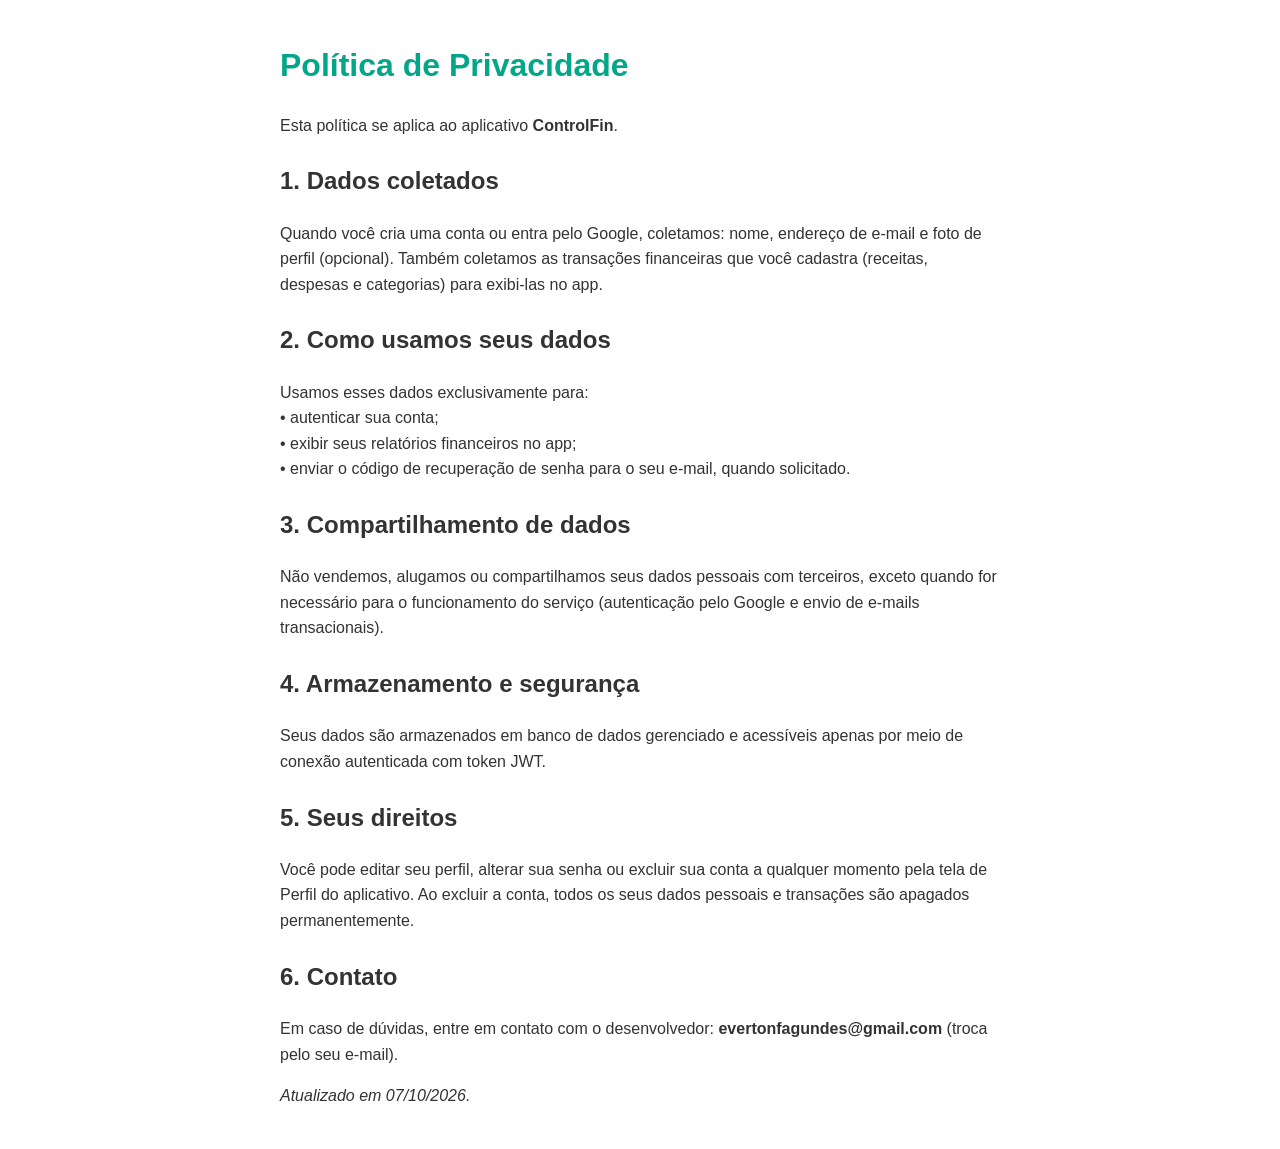
==== privacidade.html @ 414762f9 "Landing do ControlFin - v1.0.5 Migracao do Netlify (creditos de bandwidth estourados) pro GitHub Pag" ====
<!DOCTYPE html>
<html lang="pt-BR">
<head>
  <meta charset="UTF-8">
  <meta name="viewport" content="width=device-width, initial-scale=1.0">
  <title>Política de Privacidade – ControlFin</title>
  <style>
    body { max-width: 720px; margin: 40px auto; padding: 0 20px; font-family: Arial, sans-serif; color: #333; line-height: 1.6; }
    h1 { color: #03A688; }
    h2 { margin-top: 24px; }
  </style>
</head>
<body>
  <h1>Política de Privacidade</h1>
  <p>Esta política se aplica ao aplicativo <strong>ControlFin</strong>.</p>

  <h2>1. Dados coletados</h2>
  <p>Quando você cria uma conta ou entra pelo Google, coletamos: nome, endereço de e-mail e foto de perfil (opcional). Também coletamos as transações financeiras que você cadastra (receitas, despesas e categorias) para exibi-las no app.</p>

  <h2>2. Como usamos seus dados</h2>
  <p>Usamos esses dados exclusivamente para:<br>
  • autenticar sua conta;<br>
  • exibir seus relatórios financeiros no app;<br>
  • enviar o código de recuperação de senha para o seu e-mail, quando solicitado.</p>

  <h2>3. Compartilhamento de dados</h2>
  <p>Não vendemos, alugamos ou compartilhamos seus dados pessoais com terceiros, exceto quando for necessário para o funcionamento do serviço (autenticação pelo Google e envio de e-mails transacionais).</p>

  <h2>4. Armazenamento e segurança</h2>
  <p>Seus dados são armazenados em banco de dados gerenciado e acessíveis apenas por meio de conexão autenticada com token JWT.</p>

  <h2>5. Seus direitos</h2>
  <p>Você pode editar seu perfil, alterar sua senha ou excluir sua conta a qualquer momento pela tela de Perfil do aplicativo. Ao excluir a conta, todos os seus dados pessoais e transações são apagados permanentemente.</p>

  <h2>6. Contato</h2>
  <p>Em caso de dúvidas, entre em contato com o desenvolvedor: <strong>evertonfagundes@gmail.com</strong> (troca pelo seu e-mail).</p>

  <p><em>Atualizado em 07/10/2026.</em></p>
</body>
</html>
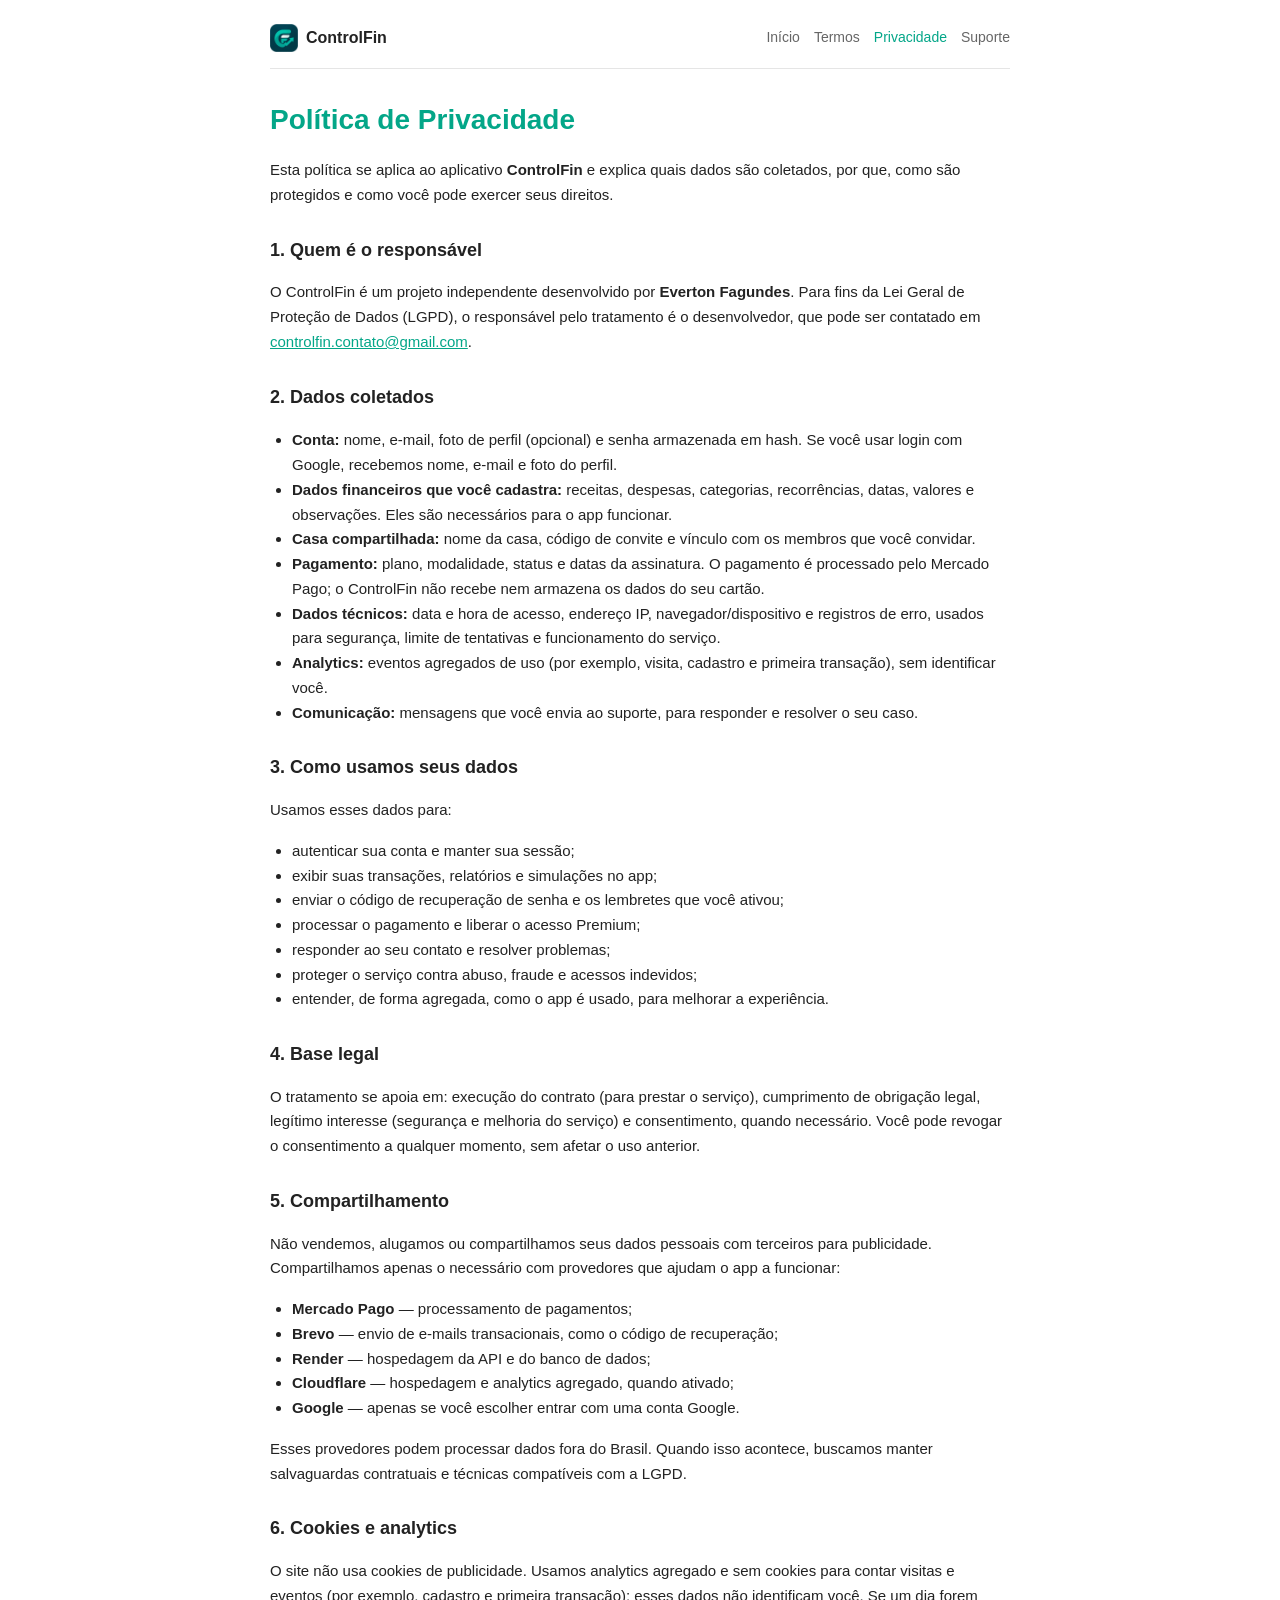
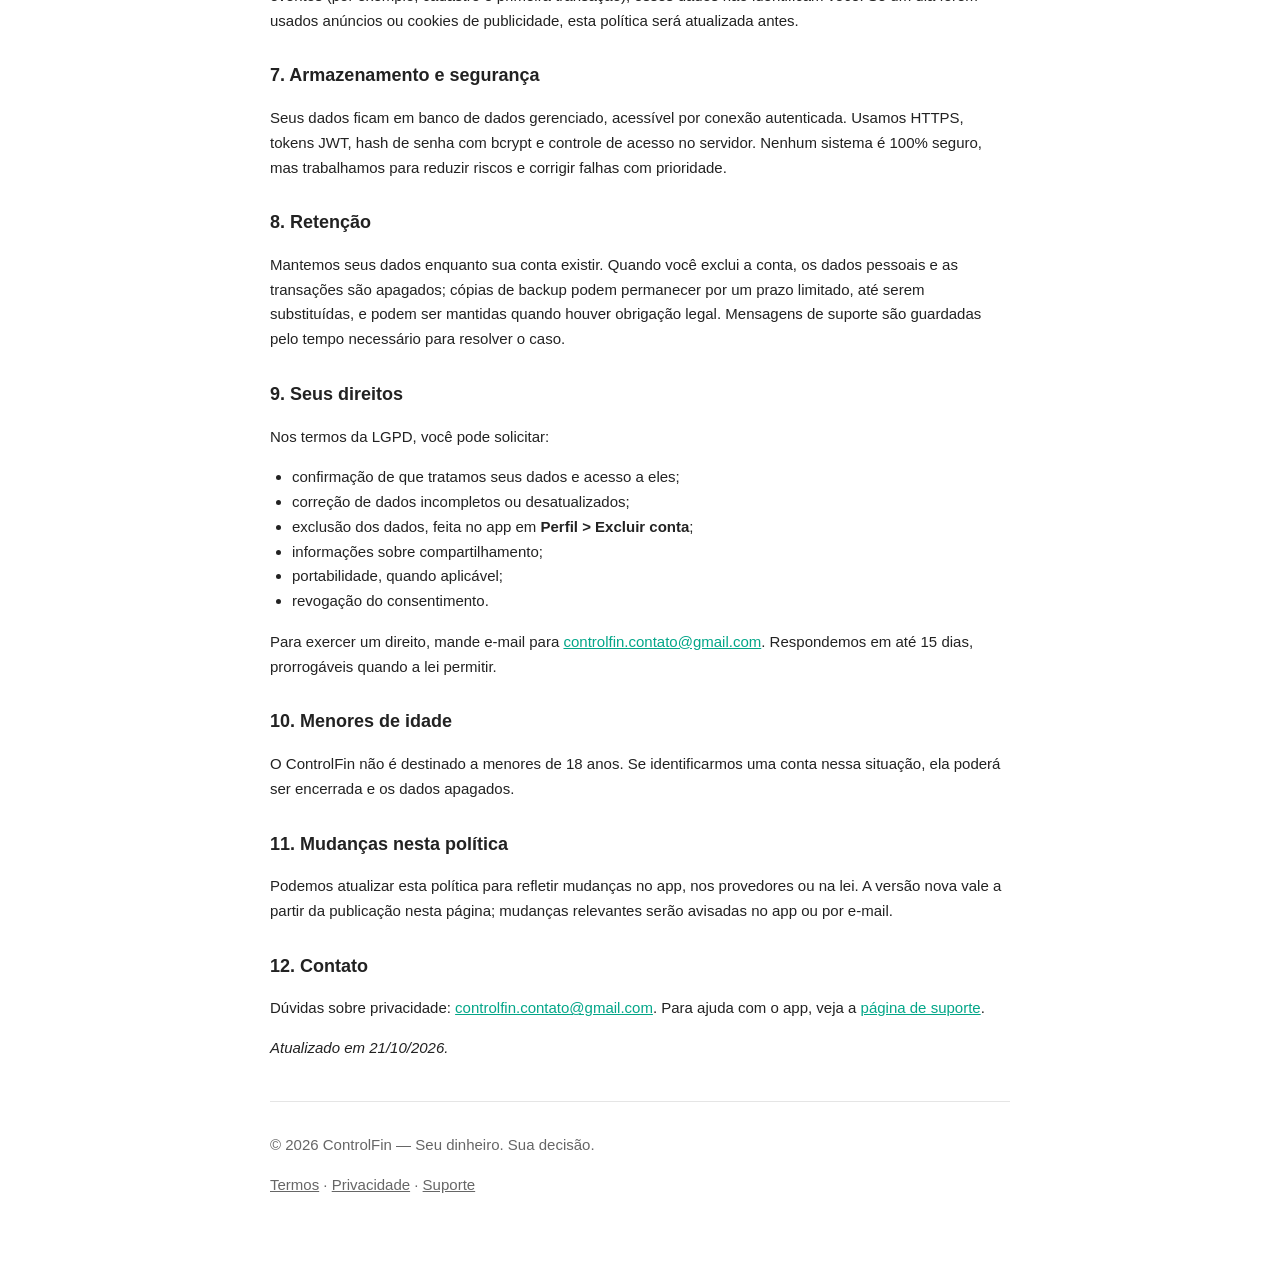
==== commit 1aed8b4b: "Termos, privacidade e suporte: confiança sem depender de domínio Cria termos.html e suporte.html, re" ====
--- a/privacidade.html
+++ b/privacidade.html
@@ -4,37 +4,100 @@
   <meta charset="UTF-8">
   <meta name="viewport" content="width=device-width, initial-scale=1.0">
   <title>Política de Privacidade – ControlFin</title>
-  <style>
-    body { max-width: 720px; margin: 40px auto; padding: 0 20px; font-family: Arial, sans-serif; color: #333; line-height: 1.6; }
-    h1 { color: #03A688; }
-    h2 { margin-top: 24px; }
-  </style>
+  <meta name="description" content="Como o ControlFin coleta, usa, armazena e protege seus dados, e como você pode exercer seus direitos.">
+  <link rel="stylesheet" href="legal.css">
 </head>
 <body>
-  <h1>Política de Privacidade</h1>
-  <p>Esta política se aplica ao aplicativo <strong>ControlFin</strong>.</p>
+  <header class="topo">
+    <a class="marca" href="index.html"><img src="logo.png" alt=""> ControlFin</a>
+    <nav aria-label="Páginas legais">
+      <a href="index.html">Início</a>
+      <a href="termos.html">Termos</a>
+      <a href="privacidade.html" aria-current="page">Privacidade</a>
+      <a href="suporte.html">Suporte</a>
+    </nav>
+  </header>
 
-  <h2>1. Dados coletados</h2>
-  <p>Quando você cria uma conta ou entra pelo Google, coletamos: nome, endereço de e-mail e foto de perfil (opcional). Também coletamos as transações financeiras que você cadastra (receitas, despesas e categorias) para exibi-las no app.</p>
+  <main>
+    <h1>Política de Privacidade</h1>
+    <p>Esta política se aplica ao aplicativo <strong>ControlFin</strong> e explica quais dados são coletados, por que, como são protegidos e como você pode exercer seus direitos.</p>
 
-  <h2>2. Como usamos seus dados</h2>
-  <p>Usamos esses dados exclusivamente para:<br>
-  • autenticar sua conta;<br>
-  • exibir seus relatórios financeiros no app;<br>
-  • enviar o código de recuperação de senha para o seu e-mail, quando solicitado.</p>
+    <h2>1. Quem é o responsável</h2>
+    <p>O ControlFin é um projeto independente desenvolvido por <strong>Everton Fagundes</strong>. Para fins da Lei Geral de Proteção de Dados (LGPD), o responsável pelo tratamento é o desenvolvedor, que pode ser contatado em <a href="mailto:controlfin.contato@gmail.com">controlfin.contato@gmail.com</a>.</p>
 
-  <h2>3. Compartilhamento de dados</h2>
-  <p>Não vendemos, alugamos ou compartilhamos seus dados pessoais com terceiros, exceto quando for necessário para o funcionamento do serviço (autenticação pelo Google e envio de e-mails transacionais).</p>
+    <h2>2. Dados coletados</h2>
+    <ul>
+      <li><strong>Conta:</strong> nome, e-mail, foto de perfil (opcional) e senha armazenada em hash. Se você usar login com Google, recebemos nome, e-mail e foto do perfil.</li>
+      <li><strong>Dados financeiros que você cadastra:</strong> receitas, despesas, categorias, recorrências, datas, valores e observações. Eles são necessários para o app funcionar.</li>
+      <li><strong>Casa compartilhada:</strong> nome da casa, código de convite e vínculo com os membros que você convidar.</li>
+      <li><strong>Pagamento:</strong> plano, modalidade, status e datas da assinatura. O pagamento é processado pelo Mercado Pago; o ControlFin não recebe nem armazena os dados do seu cartão.</li>
+      <li><strong>Dados técnicos:</strong> data e hora de acesso, endereço IP, navegador/dispositivo e registros de erro, usados para segurança, limite de tentativas e funcionamento do serviço.</li>
+      <li><strong>Analytics:</strong> eventos agregados de uso (por exemplo, visita, cadastro e primeira transação), sem identificar você.</li>
+      <li><strong>Comunicação:</strong> mensagens que você envia ao suporte, para responder e resolver o seu caso.</li>
+    </ul>
 
-  <h2>4. Armazenamento e segurança</h2>
-  <p>Seus dados são armazenados em banco de dados gerenciado e acessíveis apenas por meio de conexão autenticada com token JWT.</p>
+    <h2>3. Como usamos seus dados</h2>
+    <p>Usamos esses dados para:</p>
+    <ul>
+      <li>autenticar sua conta e manter sua sessão;</li>
+      <li>exibir suas transações, relatórios e simulações no app;</li>
+      <li>enviar o código de recuperação de senha e os lembretes que você ativou;</li>
+      <li>processar o pagamento e liberar o acesso Premium;</li>
+      <li>responder ao seu contato e resolver problemas;</li>
+      <li>proteger o serviço contra abuso, fraude e acessos indevidos;</li>
+      <li>entender, de forma agregada, como o app é usado, para melhorar a experiência.</li>
+    </ul>
 
-  <h2>5. Seus direitos</h2>
-  <p>Você pode editar seu perfil, alterar sua senha ou excluir sua conta a qualquer momento pela tela de Perfil do aplicativo. Ao excluir a conta, todos os seus dados pessoais e transações são apagados permanentemente.</p>
+    <h2>4. Base legal</h2>
+    <p>O tratamento se apoia em: execução do contrato (para prestar o serviço), cumprimento de obrigação legal, legítimo interesse (segurança e melhoria do serviço) e consentimento, quando necessário. Você pode revogar o consentimento a qualquer momento, sem afetar o uso anterior.</p>
 
-  <h2>6. Contato</h2>
-  <p>Em caso de dúvidas, entre em contato com o desenvolvedor: <strong>evertonfagundes@gmail.com</strong> (troca pelo seu e-mail).</p>
+    <h2>5. Compartilhamento</h2>
+    <p>Não vendemos, alugamos ou compartilhamos seus dados pessoais com terceiros para publicidade. Compartilhamos apenas o necessário com provedores que ajudam o app a funcionar:</p>
+    <ul>
+      <li><strong>Mercado Pago</strong> — processamento de pagamentos;</li>
+      <li><strong>Brevo</strong> — envio de e-mails transacionais, como o código de recuperação;</li>
+      <li><strong>Render</strong> — hospedagem da API e do banco de dados;</li>
+      <li><strong>Cloudflare</strong> — hospedagem e analytics agregado, quando ativado;</li>
+      <li><strong>Google</strong> — apenas se você escolher entrar com uma conta Google.</li>
+    </ul>
+    <p>Esses provedores podem processar dados fora do Brasil. Quando isso acontece, buscamos manter salvaguardas contratuais e técnicas compatíveis com a LGPD.</p>
 
-  <p><em>Atualizado em 07/10/2026.</em></p>
+    <h2>6. Cookies e analytics</h2>
+    <p>O site não usa cookies de publicidade. Usamos analytics agregado e sem cookies para contar visitas e eventos (por exemplo, cadastro e primeira transação); esses dados não identificam você. Se um dia forem usados anúncios ou cookies de publicidade, esta política será atualizada antes.</p>
+
+    <h2>7. Armazenamento e segurança</h2>
+    <p>Seus dados ficam em banco de dados gerenciado, acessível por conexão autenticada. Usamos HTTPS, tokens JWT, hash de senha com bcrypt e controle de acesso no servidor. Nenhum sistema é 100% seguro, mas trabalhamos para reduzir riscos e corrigir falhas com prioridade.</p>
+
+    <h2>8. Retenção</h2>
+    <p>Mantemos seus dados enquanto sua conta existir. Quando você exclui a conta, os dados pessoais e as transações são apagados; cópias de backup podem permanecer por um prazo limitado, até serem substituídas, e podem ser mantidas quando houver obrigação legal. Mensagens de suporte são guardadas pelo tempo necessário para resolver o caso.</p>
+
+    <h2>9. Seus direitos</h2>
+    <p>Nos termos da LGPD, você pode solicitar:</p>
+    <ul>
+      <li>confirmação de que tratamos seus dados e acesso a eles;</li>
+      <li>correção de dados incompletos ou desatualizados;</li>
+      <li>exclusão dos dados, feita no app em <strong>Perfil &gt; Excluir conta</strong>;</li>
+      <li>informações sobre compartilhamento;</li>
+      <li>portabilidade, quando aplicável;</li>
+      <li>revogação do consentimento.</li>
+    </ul>
+    <p>Para exercer um direito, mande e-mail para <a href="mailto:controlfin.contato@gmail.com">controlfin.contato@gmail.com</a>. Respondemos em até 15 dias, prorrogáveis quando a lei permitir.</p>
+
+    <h2>10. Menores de idade</h2>
+    <p>O ControlFin não é destinado a menores de 18 anos. Se identificarmos uma conta nessa situação, ela poderá ser encerrada e os dados apagados.</p>
+
+    <h2>11. Mudanças nesta política</h2>
+    <p>Podemos atualizar esta política para refletir mudanças no app, nos provedores ou na lei. A versão nova vale a partir da publicação nesta página; mudanças relevantes serão avisadas no app ou por e-mail.</p>
+
+    <h2>12. Contato</h2>
+    <p>Dúvidas sobre privacidade: <a href="mailto:controlfin.contato@gmail.com">controlfin.contato@gmail.com</a>. Para ajuda com o app, veja a <a href="suporte.html">página de suporte</a>.</p>
+
+    <p><em>Atualizado em 21/10/2026.</em></p>
+  </main>
+
+  <footer class="rodape">
+    <p>© 2026 ControlFin — Seu dinheiro. Sua decisão.</p>
+    <p><a href="termos.html">Termos</a> · <a href="privacidade.html">Privacidade</a> · <a href="suporte.html">Suporte</a></p>
+  </footer>
 </body>
 </html>
--- a/legal.css
+++ b/legal.css
@@ -0,0 +1,118 @@
+:root {
+  --green: #03A688;
+  --text: #222;
+  --muted: #666;
+  --line: #e5e5e5;
+  --bg: #fff;
+  --soft: #f4faf8;
+}
+
+* { box-sizing: border-box; }
+
+body {
+  max-width: 780px;
+  margin: 0 auto;
+  padding: 24px 20px 60px;
+  font-family: Arial, Helvetica, sans-serif;
+  color: var(--text);
+  line-height: 1.65;
+  background: var(--bg);
+}
+
+.topo {
+  display: flex;
+  align-items: center;
+  justify-content: space-between;
+  gap: 16px;
+  flex-wrap: wrap;
+  padding-bottom: 16px;
+  border-bottom: 1px solid var(--line);
+  margin-bottom: 28px;
+}
+
+.marca {
+  display: flex;
+  align-items: center;
+  gap: 8px;
+  color: var(--text);
+  text-decoration: none;
+  font-weight: bold;
+  font-size: 16px;
+}
+
+.marca img {
+  width: 28px;
+  height: 28px;
+  display: block;
+}
+
+.topo nav {
+  display: flex;
+  gap: 14px;
+  flex-wrap: wrap;
+}
+
+.topo nav a {
+  color: var(--muted);
+  text-decoration: none;
+  font-size: 14px;
+}
+
+.topo nav a:hover,
+.topo nav a[aria-current="page"] {
+  color: var(--green);
+}
+
+h1 {
+  color: var(--green);
+  font-size: 28px;
+  margin: 0 0 8px;
+}
+
+h2 {
+  font-size: 18px;
+  margin: 28px 0 8px;
+}
+
+h3 {
+  font-size: 15px;
+  margin: 20px 0 6px;
+}
+
+p, li {
+  font-size: 15px;
+}
+
+ul {
+  padding-left: 22px;
+}
+
+a {
+  color: var(--green);
+}
+
+.aviso {
+  background: var(--soft);
+  border-left: 3px solid var(--green);
+  padding: 12px 14px;
+  margin: 16px 0;
+  font-size: 14px;
+}
+
+.rodape {
+  margin-top: 40px;
+  padding-top: 16px;
+  border-top: 1px solid var(--line);
+  font-size: 13px;
+  color: var(--muted);
+}
+
+.rodape a {
+  color: var(--muted);
+}
+
+@media (max-width: 600px) {
+  body { padding: 18px 16px 40px; }
+  h1 { font-size: 24px; }
+  .topo { align-items: flex-start; }
+}
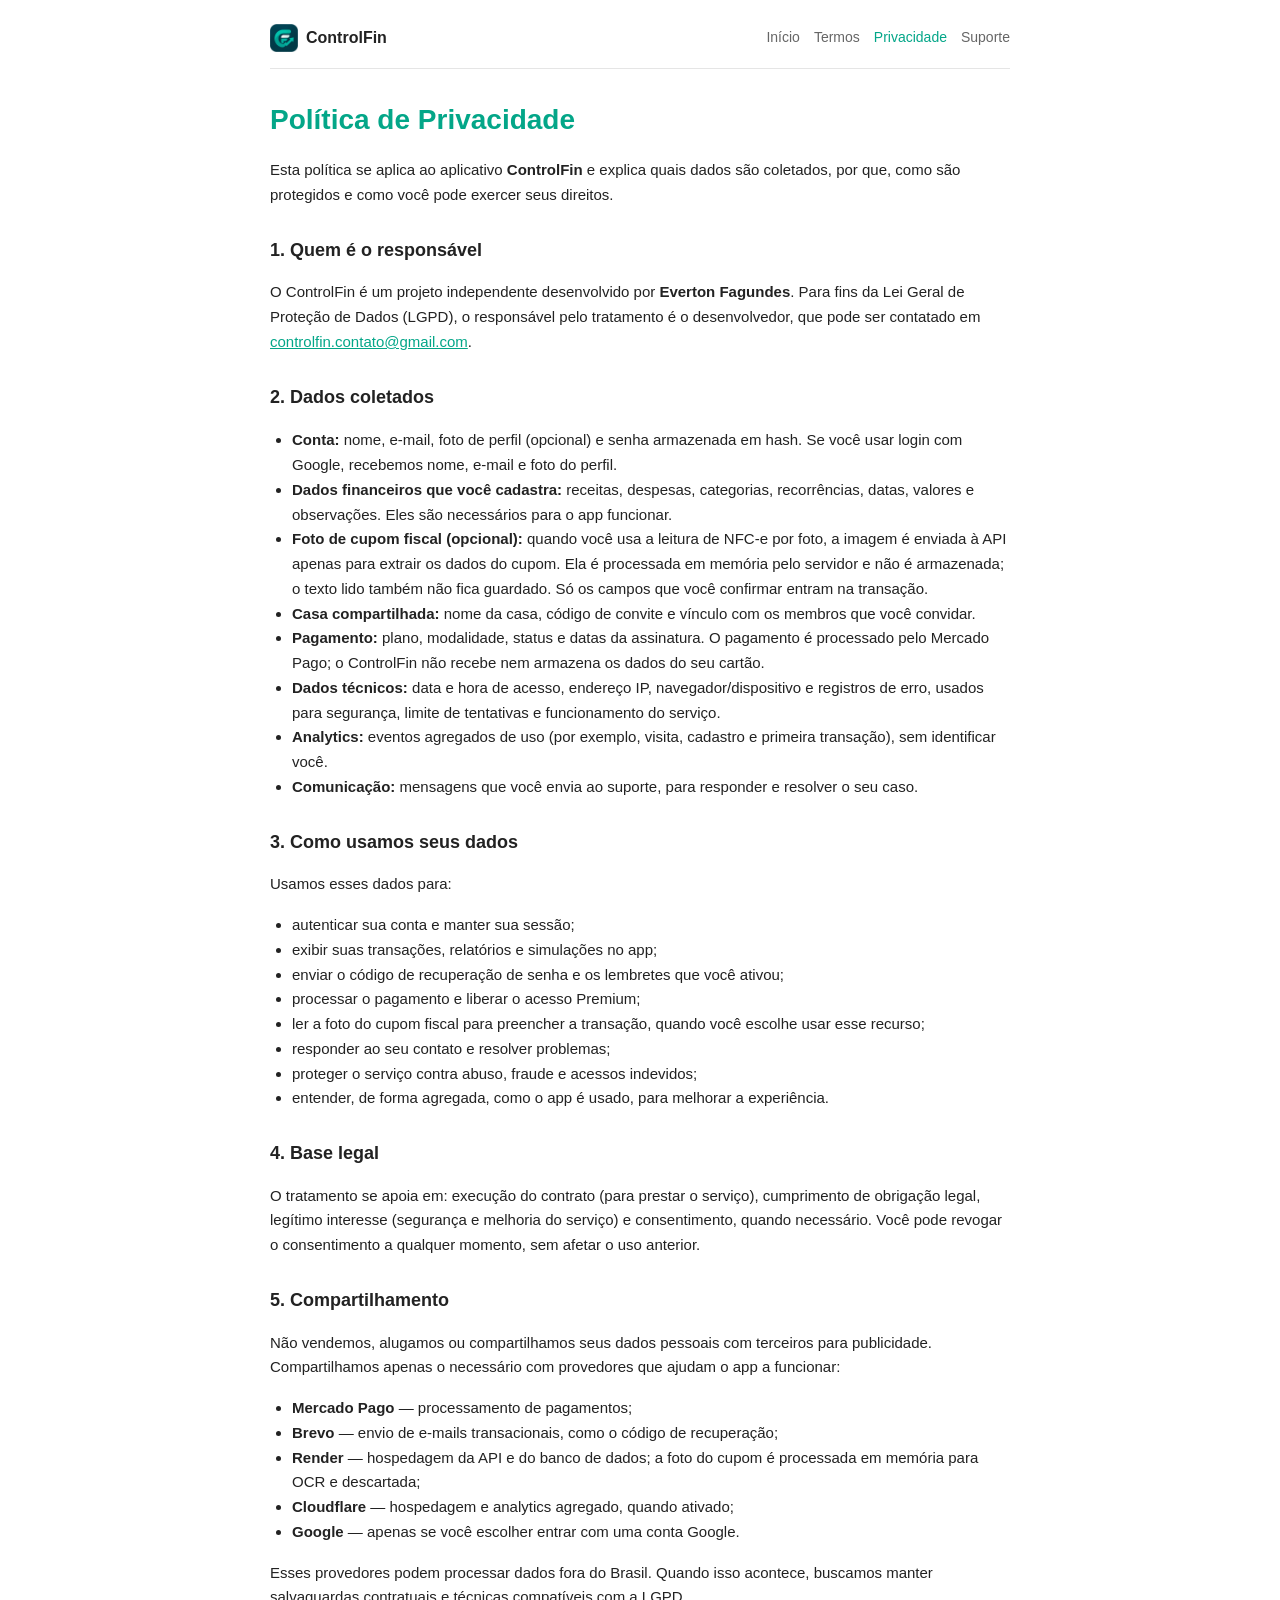
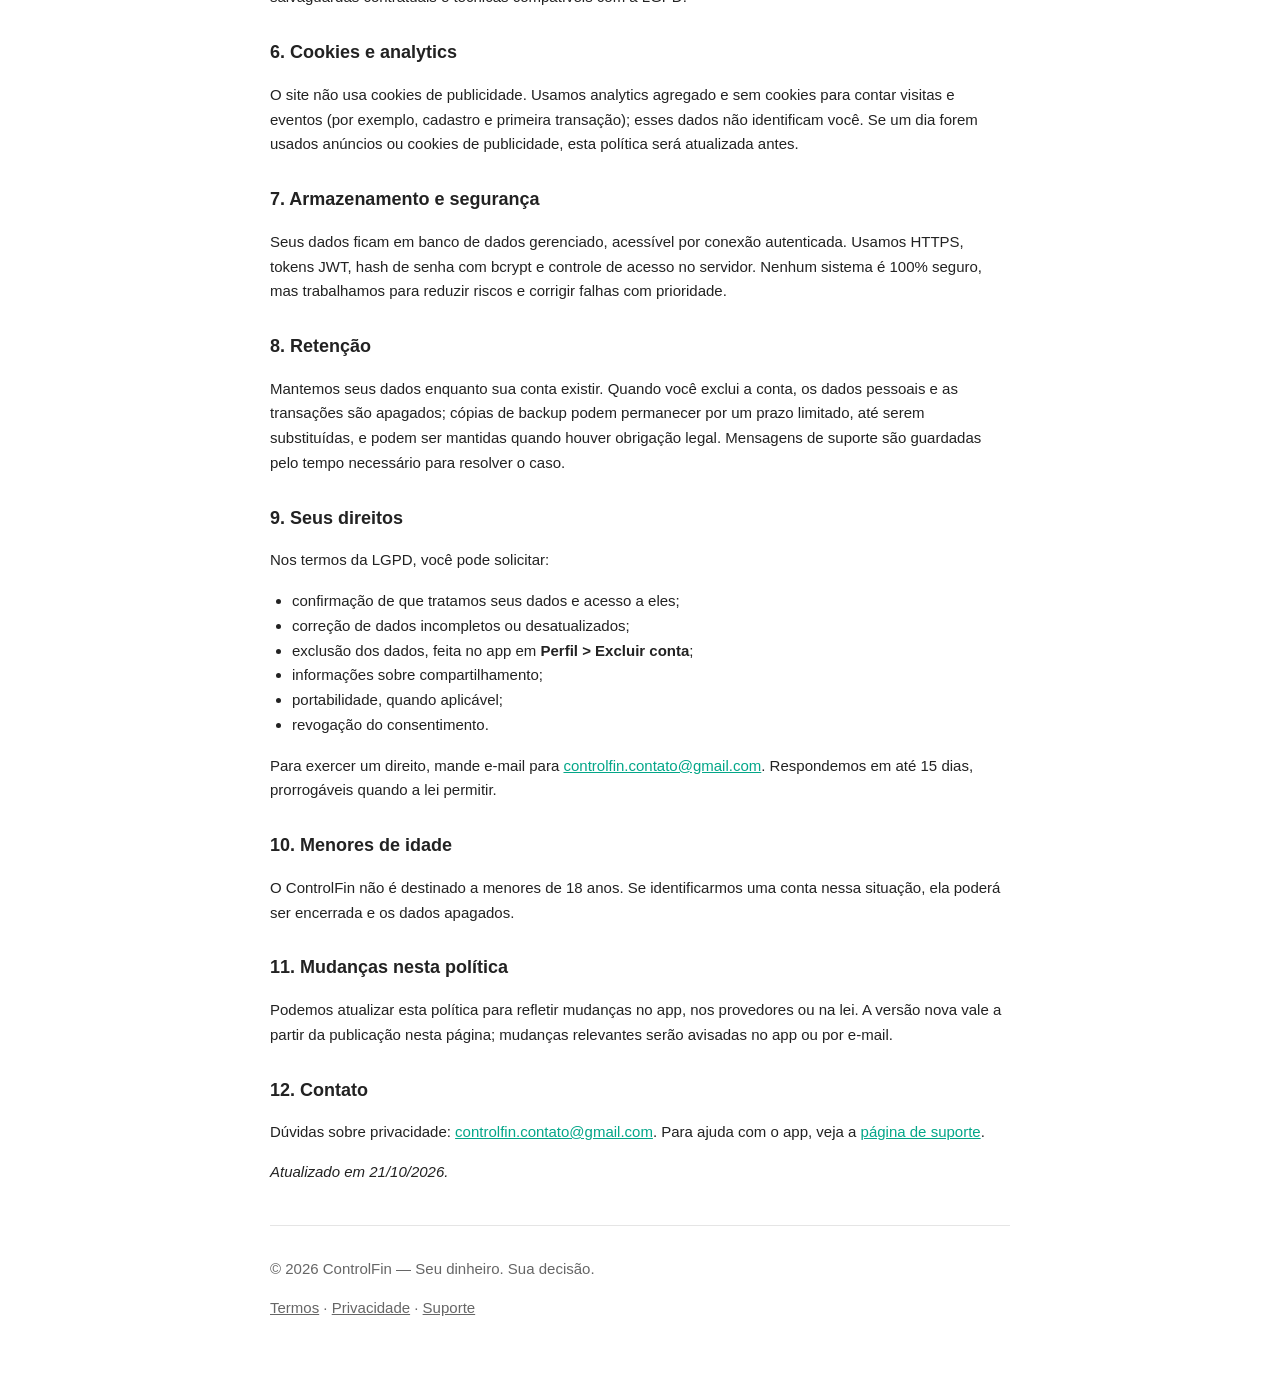
==== commit 28fa2529: "Privacidade: explica a foto da NFC-e processada para OCR" ====
--- a/privacidade.html
+++ b/privacidade.html
@@ -29,6 +29,7 @@
     <ul>
       <li><strong>Conta:</strong> nome, e-mail, foto de perfil (opcional) e senha armazenada em hash. Se você usar login com Google, recebemos nome, e-mail e foto do perfil.</li>
       <li><strong>Dados financeiros que você cadastra:</strong> receitas, despesas, categorias, recorrências, datas, valores e observações. Eles são necessários para o app funcionar.</li>
+      <li><strong>Foto de cupom fiscal (opcional):</strong> quando você usa a leitura de NFC-e por foto, a imagem é enviada à API apenas para extrair os dados do cupom. Ela é processada em memória pelo servidor e não é armazenada; o texto lido também não fica guardado. Só os campos que você confirmar entram na transação.</li>
       <li><strong>Casa compartilhada:</strong> nome da casa, código de convite e vínculo com os membros que você convidar.</li>
       <li><strong>Pagamento:</strong> plano, modalidade, status e datas da assinatura. O pagamento é processado pelo Mercado Pago; o ControlFin não recebe nem armazena os dados do seu cartão.</li>
       <li><strong>Dados técnicos:</strong> data e hora de acesso, endereço IP, navegador/dispositivo e registros de erro, usados para segurança, limite de tentativas e funcionamento do serviço.</li>
@@ -43,6 +44,7 @@
       <li>exibir suas transações, relatórios e simulações no app;</li>
       <li>enviar o código de recuperação de senha e os lembretes que você ativou;</li>
       <li>processar o pagamento e liberar o acesso Premium;</li>
+      <li>ler a foto do cupom fiscal para preencher a transação, quando você escolhe usar esse recurso;</li>
       <li>responder ao seu contato e resolver problemas;</li>
       <li>proteger o serviço contra abuso, fraude e acessos indevidos;</li>
       <li>entender, de forma agregada, como o app é usado, para melhorar a experiência.</li>
@@ -56,7 +58,7 @@
     <ul>
       <li><strong>Mercado Pago</strong> — processamento de pagamentos;</li>
       <li><strong>Brevo</strong> — envio de e-mails transacionais, como o código de recuperação;</li>
-      <li><strong>Render</strong> — hospedagem da API e do banco de dados;</li>
+      <li><strong>Render</strong> — hospedagem da API e do banco de dados; a foto do cupom é processada em memória para OCR e descartada;</li>
       <li><strong>Cloudflare</strong> — hospedagem e analytics agregado, quando ativado;</li>
       <li><strong>Google</strong> — apenas se você escolher entrar com uma conta Google.</li>
     </ul>
